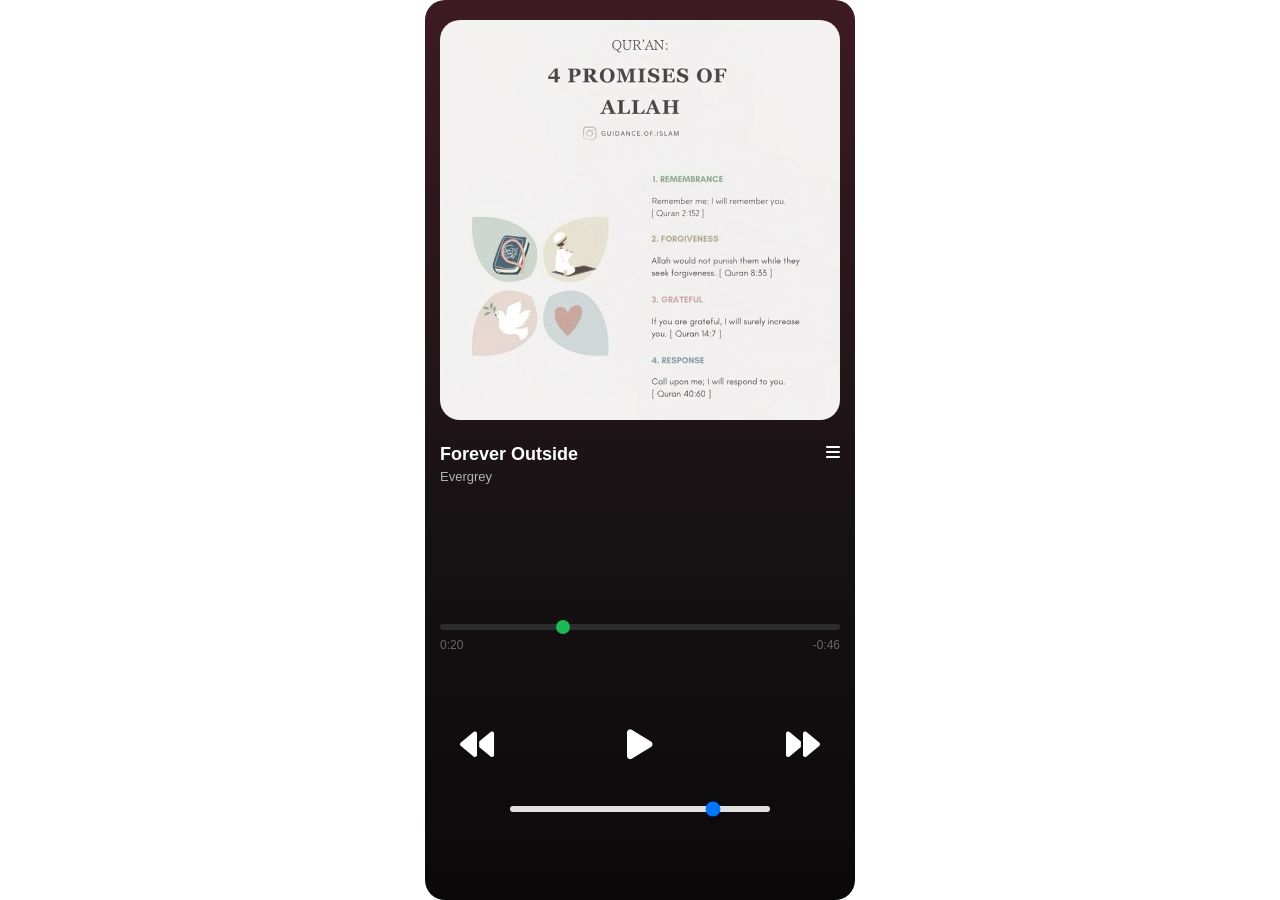
==== dashboard/index.html @ 816ba4d6 "Basic Music App Done" ====
<!doctype html>
<html lang="en">
  <head>
    <link
      rel="stylesheet"
      href="https://cdnjs.cloudflare.com/ajax/libs/font-awesome/6.5.1/css/all.min.css"
    />
    <link rel="stylesheet" href="./css/style.css" />
    <meta charset="UTF-8" />
    <meta name="viewport" content="width=device-width, initial-scale=1.0" />
    <title>Document</title>
  </head>
  <body>
    <div class="mainDiv">
      <div class="content">
        <div class="imgContainer">
          <img src="../assets/images/Promises.jfif" alt="" />
        </div>

        <div class="playingRange">
          <div class="playerName">
            <div class="playerTitle">
              <h4>Forever Outside</h4>
              <p>Evergrey</p>
            </div>
            <div class="icon">
              <i class="fa-solid fa-bars icons"></i>
            </div>
          </div>
          <div class="progressSection">
            <input type="range" min="0" max="100" value="30" />
            <div class="time"><span>0:20</span> <span>-0:46</span></div>
          </div>
        </div>

        <div class="control">
          <button><i class="fa-solid fa-backward"></i></button>
          <button class="play-btn"><i id="icons" class="fa-solid fa-play pause"></i></button>
          <!-- <button class="play-btn"><i class="fa-solid fa-play"></i></button> -->
          <button><i class="fa-solid fa-forward"></i></button>
        </div>

        <div class="volume">
          <button><i class="fa-solid fa-volume"></i></button>
          <input type="range" min="0" max="100" value="80" />
          <button><i class="fa-solid fa-volume"></i></button>
        </div>
      </div>
    </div>

    <script src="./js/script.js"></script>
  </body>
</html>
---- dashboard/css/style.css ----
* {
  margin: 0;
  padding: 0;
  box-sizing: border-box;
  font-family: Arial, Helvetica, sans-serif;
}

body {
  display: flex;
  flex-direction: column;
  align-items: center;
  justify-content: center;
  background-color: rgb(255, 255, 255);
}

.mainDiv {
  width: 100%;
  max-width: 430px;
  height: 100vh;
  background: linear-gradient(180deg, #3d1b22 0%, #161214 60%, #0c090a 100%);
  /* background: linear-gradient(180deg, #2b1f10 0%, #141210 50%, #0a0a0a 100%); */
  /* background: linear-gradient(180deg, #182329 0%, #13141f 60%, #0a0b10 100%); */
  /* background: linear-gradient(180deg, #242426 0%, #121214 40%, #000000 100%); */

  display: flex;
  flex-direction: column;
  align-items: center;
  color: white;
  padding: 10px;
  gap: 10px;
  border-radius: 20px;
}

.content {
  flex: 1;
  overflow-y: auto;
  display: flex;
  flex-direction: column;
  align-items: center;
  gap: 24px;
  padding: 10px 0;

  scrollbar-width: none;
}

.content::-webkit-scrollbar {
  display: none;
}

.content::after {
  content: "";
  height: 60px;
}

.imgContainer {
  width: 100%;
  max-width: 400px;
  aspect-ratio: 1 / 1;
  border-radius: 20px;
  overflow: hidden;
  flex-shrink: 0;
  background-color: #1c1c1e;
}

.imgContainer img {
  width: 100%;
  height: 100%;
  object-fit: cover;
}

.playingRange {
  width: 100%;
  max-width: 400px;
  height: 30%;
  flex-shrink: 0;
}

.playerName {
  display: flex;
  justify-content: space-between;
  height: 50%;
}

.playerTitle {
  width: 50%;
}

.playerTitle h4 {
  font-size: 18px;
  font-weight: 600;
  margin-bottom: 4px;
}

.playerTitle p {
  font-size: 13px;
  color: #b3b3b3;
}

.icon {
  width: 50%;
  display: flex;
  justify-content: flex-end;
}

.icons {
  cursor: pointer;
}

.progressSection {
  width: 100%;
  height: 50%;
  max-width: 400px;
  display: flex;
  flex-direction: column;
  justify-content: center;
  gap: 8px;
}

.progressSection input[type="range"] {
  -webkit-appearance: none;
  appearance: none;
  width: 100%;
  height: 6px;
  background: #2c2c2e;
  border-radius: 3px;
  outline: none;
  cursor: pointer;
}

.progressSection input[type="range"]::-webkit-slider-thumb {
  -webkit-appearance: none;
  appearance: none;
  width: 14px;
  height: 14px;
  border-radius: 50%;
  background: #1db954;
  cursor: pointer;
  transition: transform 0.1s ease;
}

.progressSection input[type="range"]::-moz-range-thumb {
  width: 14px;
  height: 14px;
  border-radius: 50%;
  background: #1db954;
  border: none;
  cursor: pointer;
  transition: transform 0.1s ease;
}

.progressSection input[type="range"]::-webkit-slider-thumb:hover {
  transform: scale(1.2);
}
.progressSection input[type="range"]::-moz-range-thumb:hover {
  transform: scale(1.2);
}

.time {
  display: flex;
  justify-content: space-between;
  font-family: sans-serif;
  font-size: 12px;
  color: #666;
}

.control {
  width: 100%;
  max-width: 400px;
  display: flex;
  align-items: center;
  justify-content: space-between;
  padding: 0 20px;
  gap: 0;
  flex-shrink: 0;
}

button {
  background: none;
  border: none;
  color: white;
  font-size: 40px;
  cursor: pointer;
  transition: transform 0.4s ease;
  font-size: 34px;
}

button:hover {
  transform: scale(1.2);
}

button:active {
  transform: scale(0.95);
}

.volume {
  width: 100%;
  max-width: 400px;
  display: flex;
  justify-content: space-between;
  align-items: center;
  gap: 10px;
  flex-shrink: 0;
}

.volume input[type="range"] {
  appearance: none;
  flex: 1;
  max-width: 260px;
  height: 6px;
  background: #e0e0e0;
  border-radius: 3px;
  outline: none;
  cursor: pointer;
}
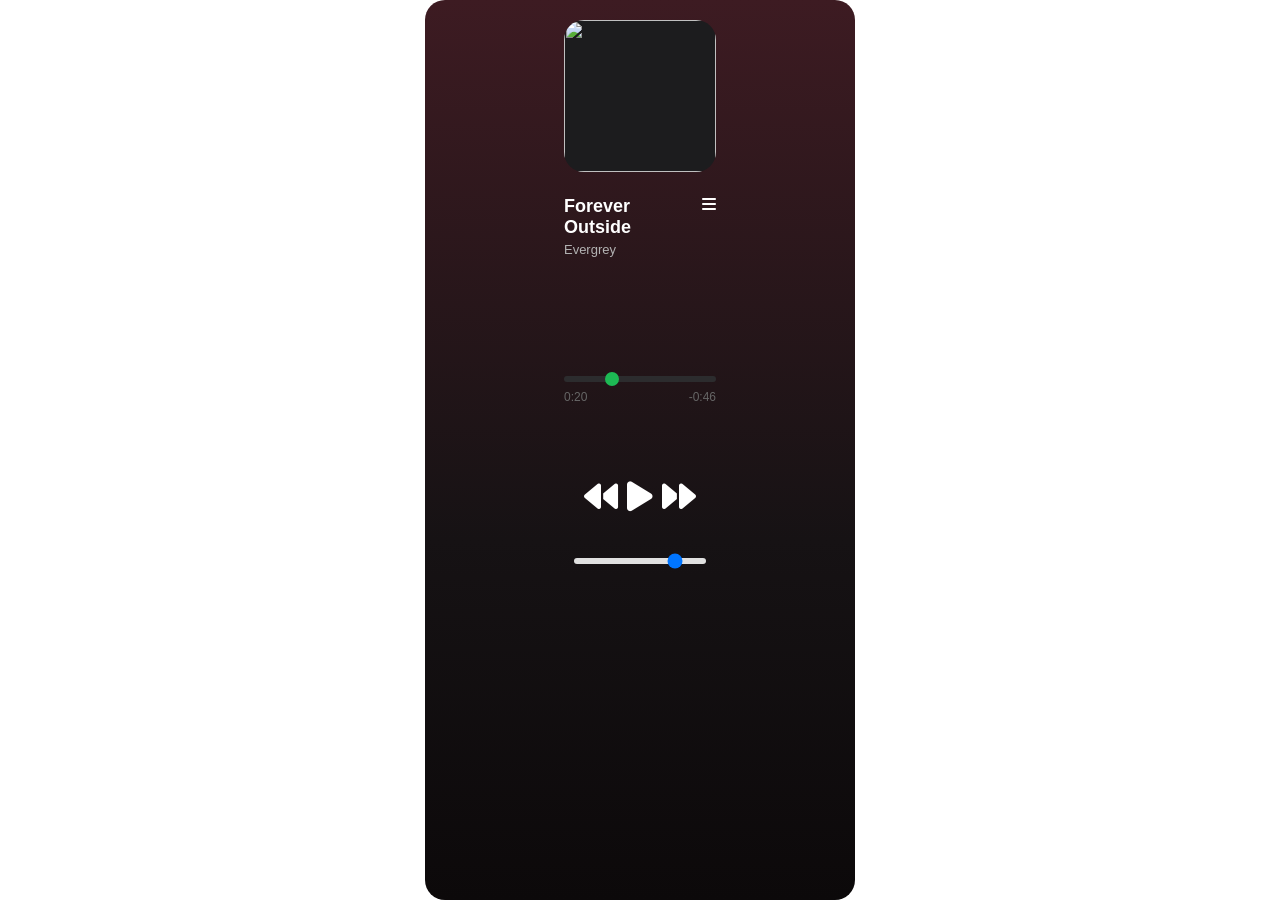
==== commit a73a836c: "Task Requirements Completed" ====
--- a/dashboard/index.html
+++ b/dashboard/index.html
@@ -34,10 +34,10 @@
         </div>
 
         <div class="control">
-          <button><i class="fa-solid fa-backward"></i></button>
+          <button><i class="fa-solid fa-backward backward"></i></button>
           <button class="play-btn"><i id="icons" class="fa-solid fa-play pause"></i></button>
           <!-- <button class="play-btn"><i class="fa-solid fa-play"></i></button> -->
-          <button><i class="fa-solid fa-forward"></i></button>
+          <button><i class="fa-solid fa-forward forward"></i></button>
         </div>
 
         <div class="volume">
@@ -45,6 +45,11 @@
           <input type="range" min="0" max="100" value="80" />
           <button><i class="fa-solid fa-volume"></i></button>
         </div>
+
+        <div class="playlist">
+          <div class="playlist-item" data-index="0"></div>
+        </div>
+        
       </div>
     </div>
 
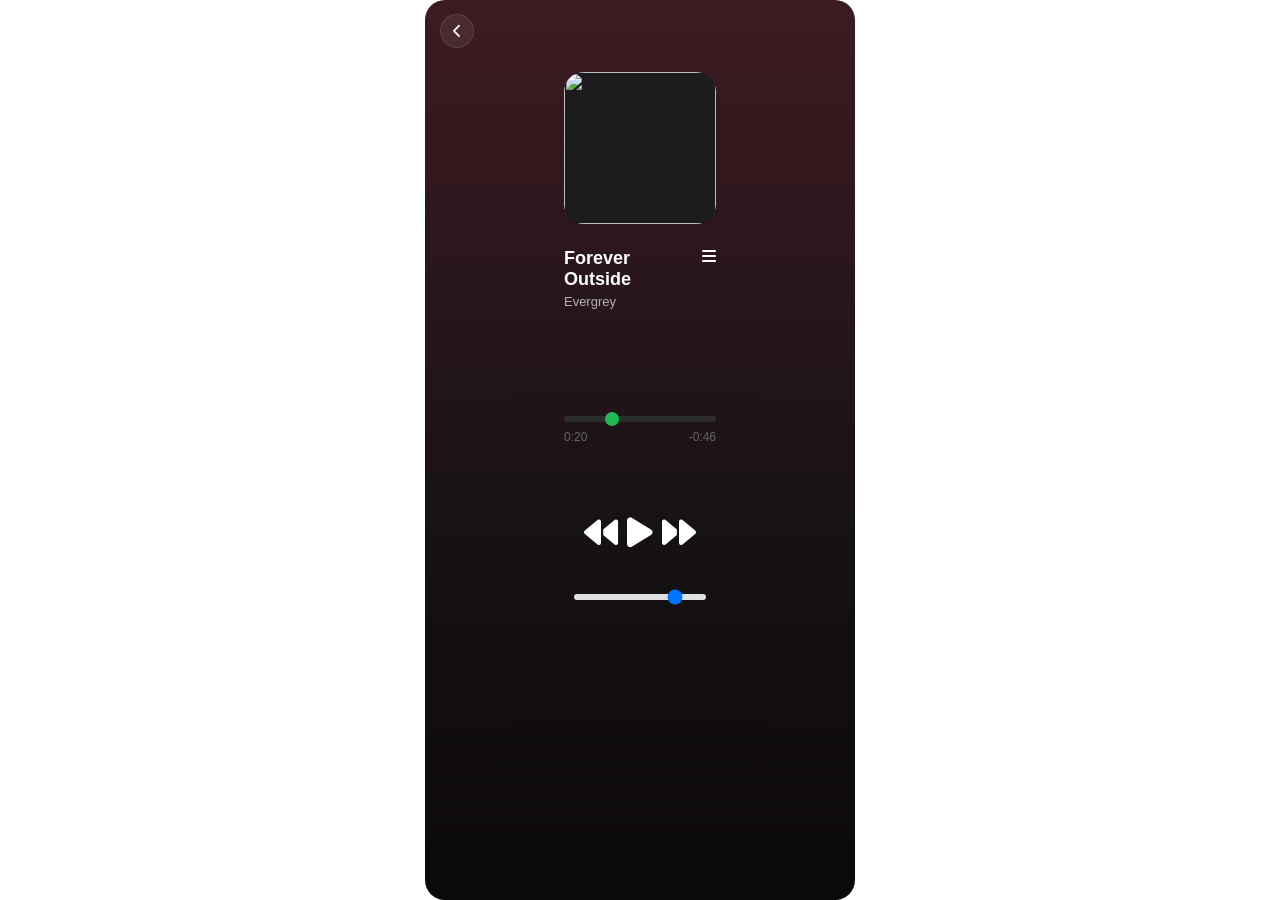
==== commit 293c4faf: "enhance: added back button, and gradient color to background" ====
--- a/dashboard/index.html
+++ b/dashboard/index.html
@@ -12,9 +12,14 @@
   </head>
   <body>
     <div class="mainDiv">
+      <div class="dashHeader">
+        <button class="backBtn" aria-label="Go back">
+          <i class="fa-solid fa-chevron-left"></i>
+        </button>
+      </div>
       <div class="content">
         <div class="imgContainer">
-          <img src="../assets/images/Promises.jfif" alt="" />
+          <img src="" alt="" />
         </div>
 
         <div class="playingRange">
@@ -35,7 +40,9 @@
 
         <div class="control">
           <button><i class="fa-solid fa-backward backward"></i></button>
-          <button class="play-btn"><i id="icons" class="fa-solid fa-play pause"></i></button>
+          <button class="play-btn">
+            <i id="icons" class="fa-solid fa-play pause"></i>
+          </button>
           <!-- <button class="play-btn"><i class="fa-solid fa-play"></i></button> -->
           <button><i class="fa-solid fa-forward forward"></i></button>
         </div>
@@ -49,7 +56,10 @@
         <div class="playlist">
           <div class="playlist-item" data-index="0"></div>
         </div>
-        
+      </div>
+      <div class="audioStatus">
+        <span class="loader"></span>
+        <span class="message"> Loading audio... </span>
       </div>
     </div>
 
--- a/dashboard/css/style.css
+++ b/dashboard/css/style.css
@@ -29,6 +29,40 @@
   padding: 10px;
   gap: 10px;
   border-radius: 20px;
+}
+
+.dashHeader {
+  width: 100%;
+  max-width: 400px;
+  display: flex;
+  align-items: center;
+  padding: 4px 0;
+  flex-shrink: 0;
+}
+
+.backBtn {
+  background: rgba(255, 255, 255, 0.07);
+  border: 1px solid rgba(255, 255, 255, 0.1);
+  color: white;
+  width: 34px;
+  height: 34px;
+  border-radius: 50%;
+  display: flex;
+  align-items: center;
+  justify-content: center;
+  cursor: pointer;
+  font-size: 14px;
+  transition: background 0.2s ease, transform 0.2s ease;
+}
+
+.backBtn:hover {
+  background: rgba(225, 27, 63, 0.2);
+  border-color: rgba(225, 27, 63, 0.4);
+  transform: translateX(-2px);
+}
+
+.backBtn:active {
+  transform: scale(0.92);
 }
 
 .content {
@@ -212,3 +246,24 @@
   outline: none;
   cursor: pointer;
 }
+
+.audioStatus {
+  display: none;
+  align-items: center;
+  gap: 10px;
+}
+
+.loader {
+  width: 15px;
+  height: 15px;
+  border: 2px solid #ccc;
+  border-top-color: black;
+  border-radius: 50%;
+  animation: spin 1s linear infinite;
+}
+
+@keyframes spin {
+  to {
+    transform: rotate(360deg);
+  }
+}
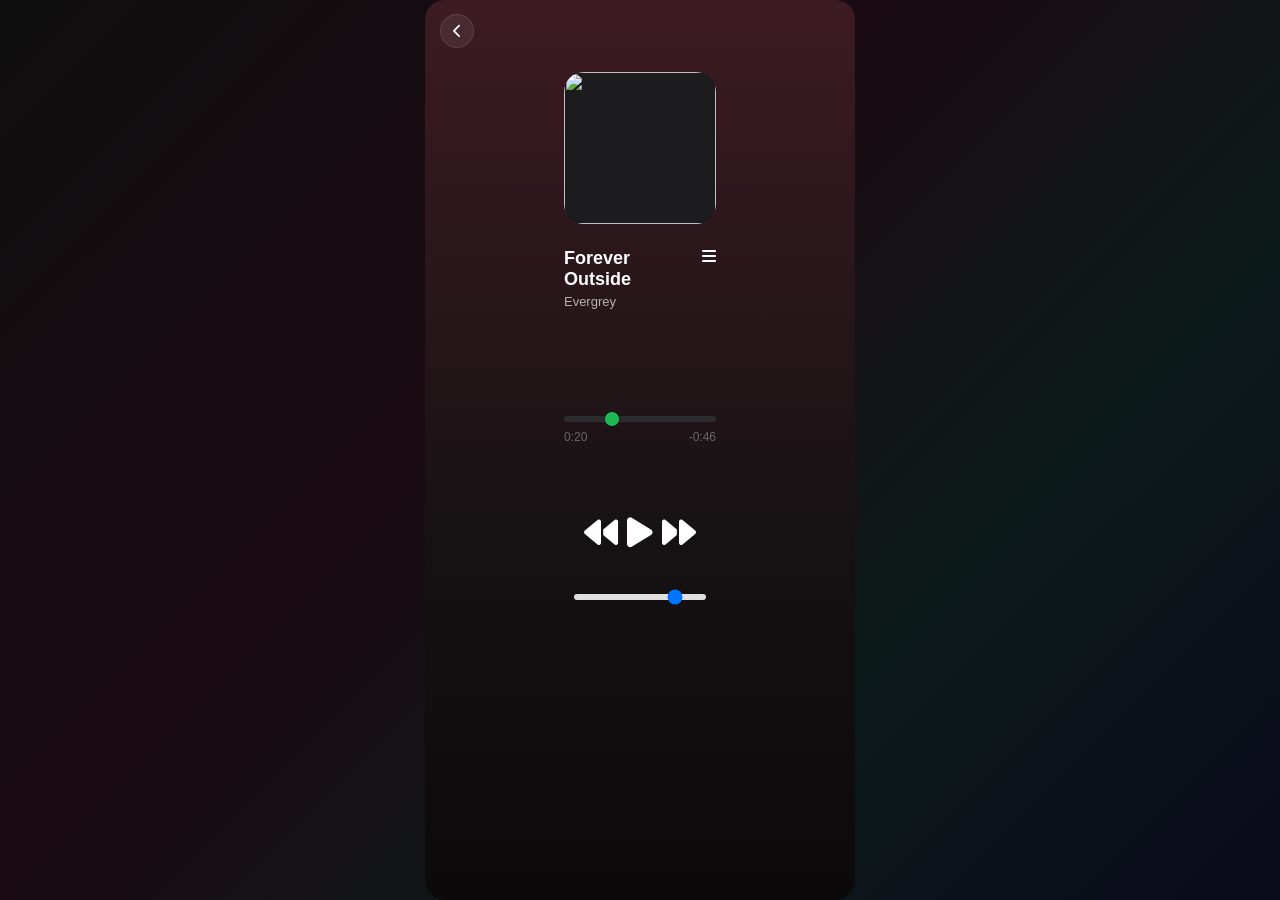
==== commit 3dd83a73: "rename: title content" ====
--- a/dashboard/index.html
+++ b/dashboard/index.html
@@ -8,7 +8,7 @@
     <link rel="stylesheet" href="./css/style.css" />
     <meta charset="UTF-8" />
     <meta name="viewport" content="width=device-width, initial-scale=1.0" />
-    <title>Document</title>
+    <title>Noor</title>
   </head>
   <body>
     <div class="mainDiv">
--- a/dashboard/css/style.css
+++ b/dashboard/css/style.css
@@ -10,7 +10,8 @@
   flex-direction: column;
   align-items: center;
   justify-content: center;
-  background-color: rgb(255, 255, 255);
+  background: linear-gradient(135deg, #0f0f0f 0%, #1a0a12 40%, #0d1a1a 70%, #0a0a1a 100%);
+  min-height: 100vh;
 }
 
 .mainDiv {
@@ -18,9 +19,6 @@
   max-width: 430px;
   height: 100vh;
   background: linear-gradient(180deg, #3d1b22 0%, #161214 60%, #0c090a 100%);
-  /* background: linear-gradient(180deg, #2b1f10 0%, #141210 50%, #0a0a0a 100%); */
-  /* background: linear-gradient(180deg, #182329 0%, #13141f 60%, #0a0b10 100%); */
-  /* background: linear-gradient(180deg, #242426 0%, #121214 40%, #000000 100%); */
 
   display: flex;
   flex-direction: column;
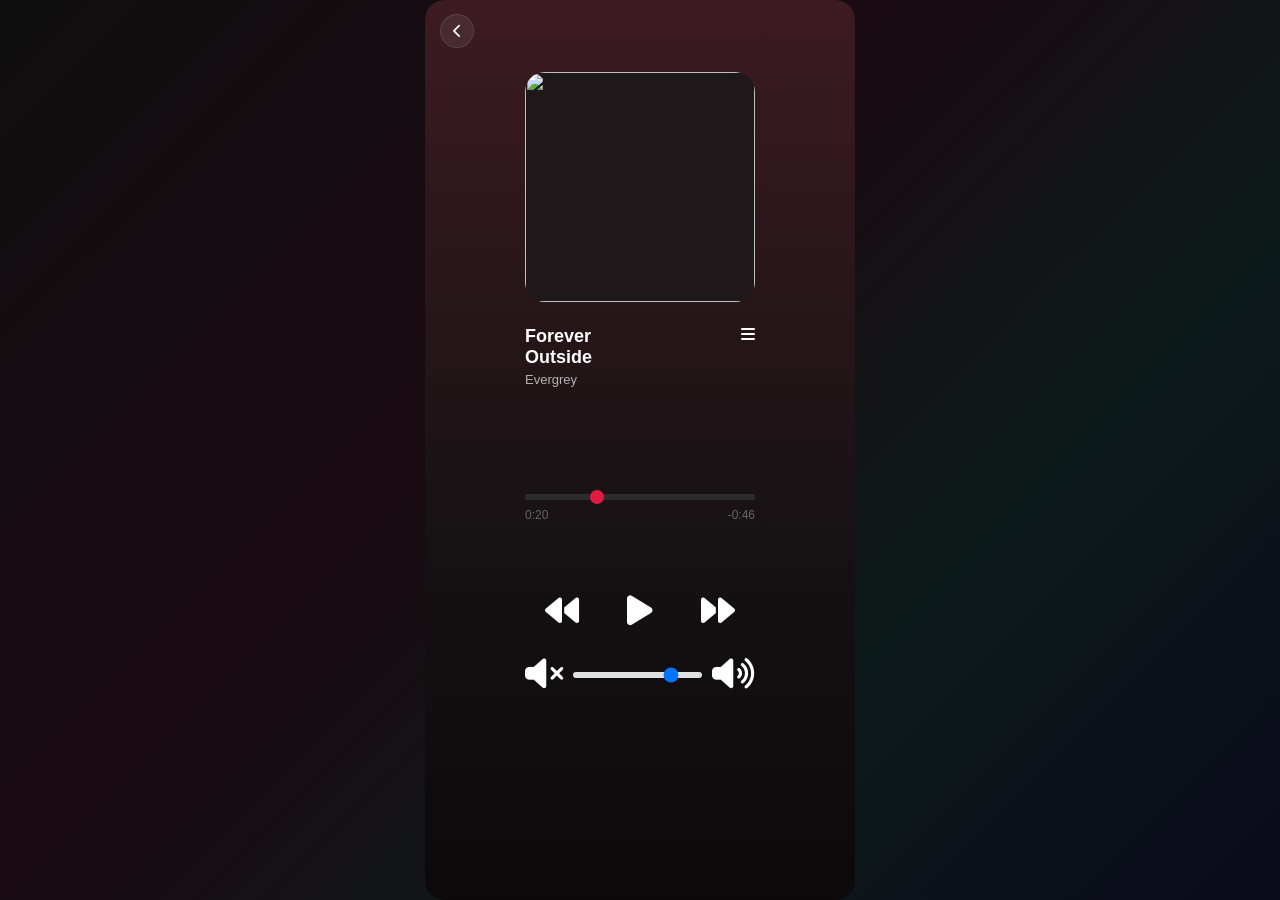
==== commit c06f9ccf: "changed volume icon" ====
--- a/dashboard/index.html
+++ b/dashboard/index.html
@@ -48,9 +48,9 @@
         </div>
 
         <div class="volume">
-          <button><i class="fa-solid fa-volume"></i></button>
+          <button><i class="fa-solid fa-volume-xmark"></i></button>
           <input type="range" min="0" max="100" value="80" />
-          <button><i class="fa-solid fa-volume"></i></button>
+          <button><i class="fa-solid fa-volume-high"></i></button>
         </div>
 
         <div class="playlist">
--- a/dashboard/css/style.css
+++ b/dashboard/css/style.css
@@ -91,7 +91,7 @@
   border-radius: 20px;
   overflow: hidden;
   flex-shrink: 0;
-  background-color: #1c1c1e;
+  background-color: #1e181b;
 }
 
 .imgContainer img {
@@ -165,7 +165,7 @@
   width: 14px;
   height: 14px;
   border-radius: 50%;
-  background: #1db954;
+  background: #e11b3f;
   cursor: pointer;
   transition: transform 0.1s ease;
 }
@@ -174,7 +174,7 @@
   width: 14px;
   height: 14px;
   border-radius: 50%;
-  background: #1db954;
+  background: #e11b3f;
   border: none;
   cursor: pointer;
   transition: transform 0.1s ease;
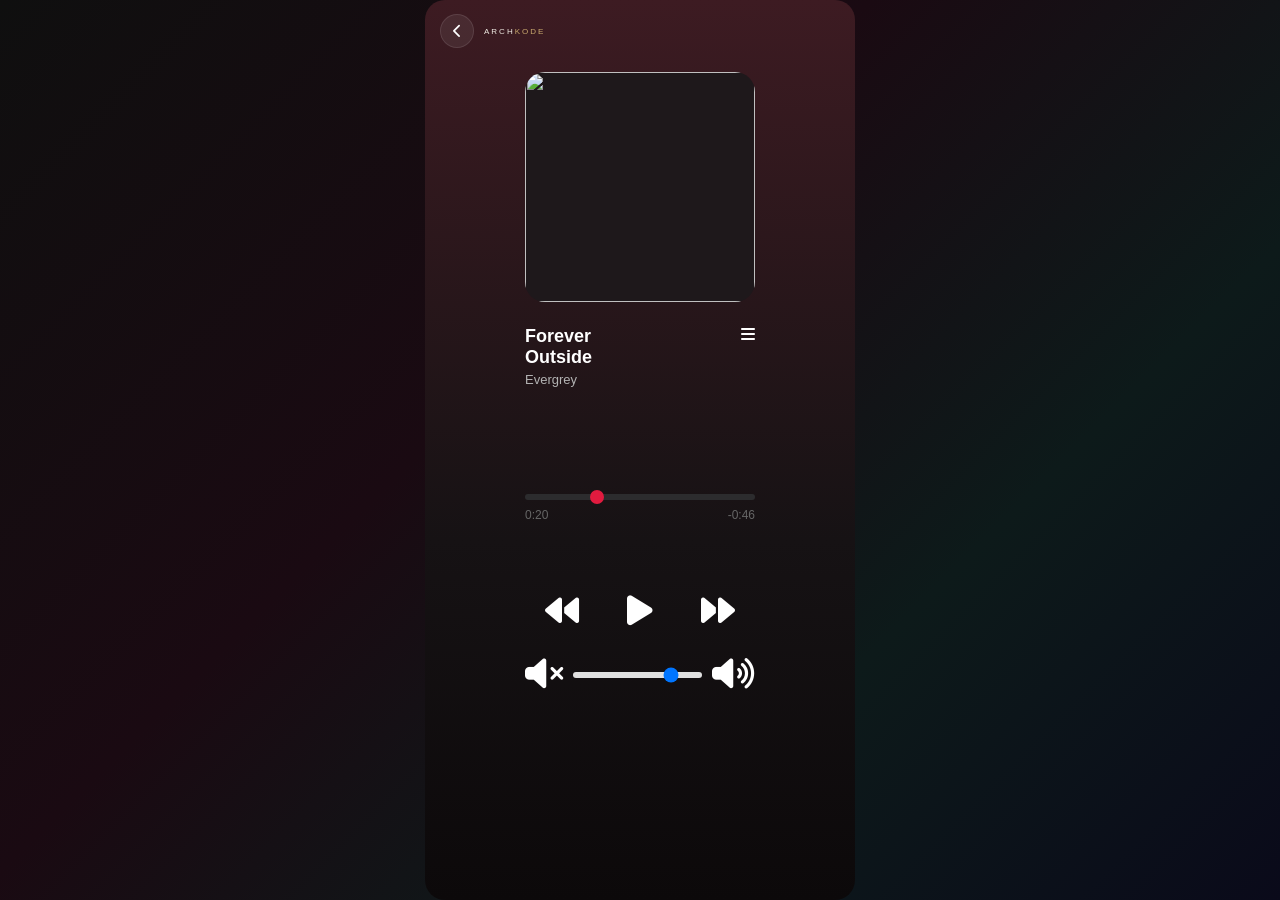
==== commit f7e09078: "Added my Brand" ====
--- a/dashboard/index.html
+++ b/dashboard/index.html
@@ -16,6 +16,9 @@
         <button class="backBtn" aria-label="Go back">
           <i class="fa-solid fa-chevron-left"></i>
         </button>
+         <span class="archkodeStamp">
+          <span class="stampArch">ARCH</span><span class="stampKode">KODE</span>
+        </span>
       </div>
       <div class="content">
         <div class="imgContainer">
--- a/dashboard/css/style.css
+++ b/dashboard/css/style.css
@@ -1,3 +1,14 @@
+@import url("https://fonts.googleapis.com/css2?family=Playfair+Display:wght@400;700&family=DM+Mono:wght@300;400;500&display=swap");
+
+/* ARCHKODE Brand Tokens (My Brand) */
+:root {
+  --ak-arch: #f0ece4;
+  --ak-kode: #c9a96e;
+  --ak-bg: #0a0a0a;
+  --ak-muted: #7a7570;
+  --noor-red: #e11b3f;
+}
+
 * {
   margin: 0;
   padding: 0;
@@ -10,7 +21,13 @@
   flex-direction: column;
   align-items: center;
   justify-content: center;
-  background: linear-gradient(135deg, #0f0f0f 0%, #1a0a12 40%, #0d1a1a 70%, #0a0a1a 100%);
+  background: linear-gradient(
+    135deg,
+    #0f0f0f 0%,
+    #1a0a12 40%,
+    #0d1a1a 70%,
+    #0a0a1a 100%
+  );
   min-height: 100vh;
 }
 
@@ -36,6 +53,7 @@
   align-items: center;
   padding: 4px 0;
   flex-shrink: 0;
+  gap: 10px;
 }
 
 .backBtn {
@@ -50,7 +68,9 @@
   justify-content: center;
   cursor: pointer;
   font-size: 14px;
-  transition: background 0.2s ease, transform 0.2s ease;
+  transition:
+    background 0.2s ease,
+    transform 0.2s ease;
 }
 
 .backBtn:hover {
@@ -61,6 +81,25 @@
 
 .backBtn:active {
   transform: scale(0.92);
+}
+
+.archkodeStamp {
+  font-family: "DM Mono", monospace;
+  font-size: 0.5rem;
+  letter-spacing: 0.25em;
+  color: var(--ak-muted);
+  text-transform: uppercase;
+  user-select: none;
+}
+
+.archkodeStamp .stampArch {
+  color: var(--ak-arch);
+  font-weight: 500;
+}
+
+.archkodeStamp .stampKode {
+  color: var(--ak-kode);
+  font-weight: 300;
 }
 
 .content {
@@ -264,4 +303,4 @@
   to {
     transform: rotate(360deg);
   }
-}+}
